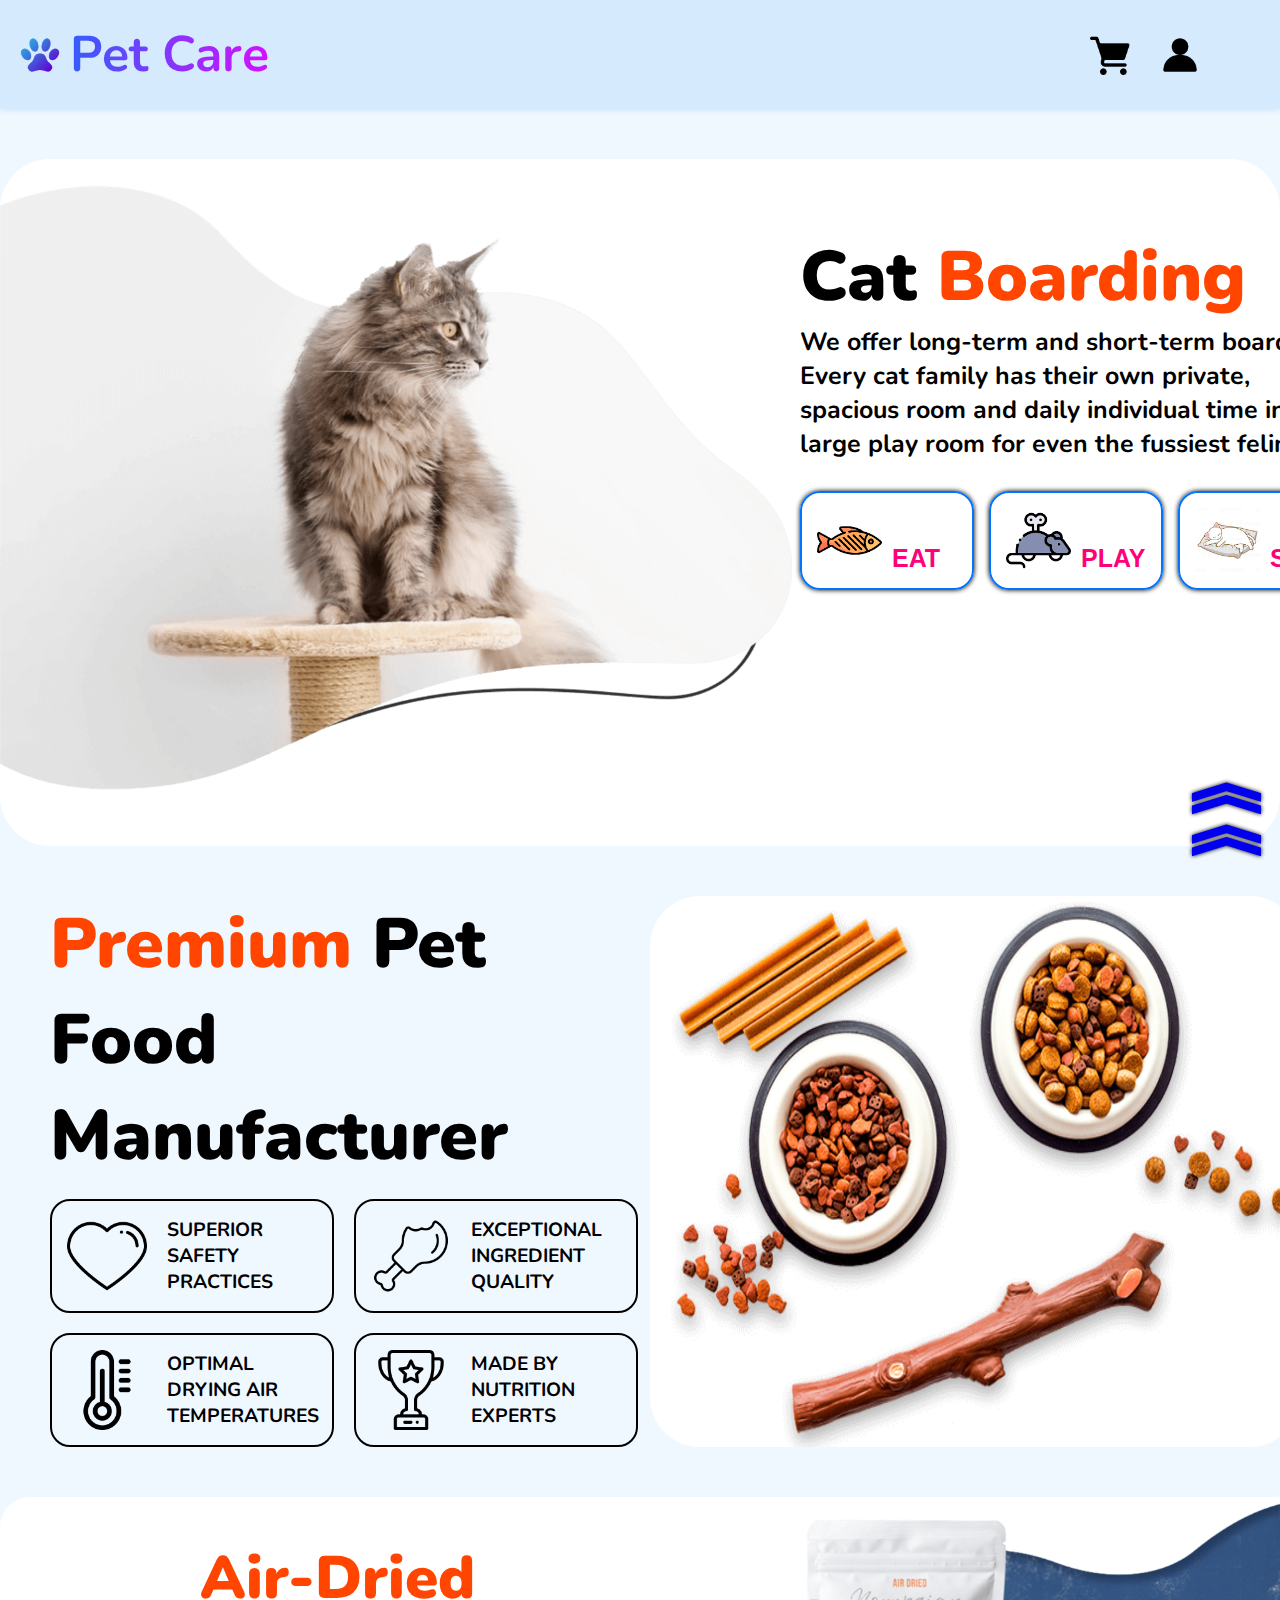
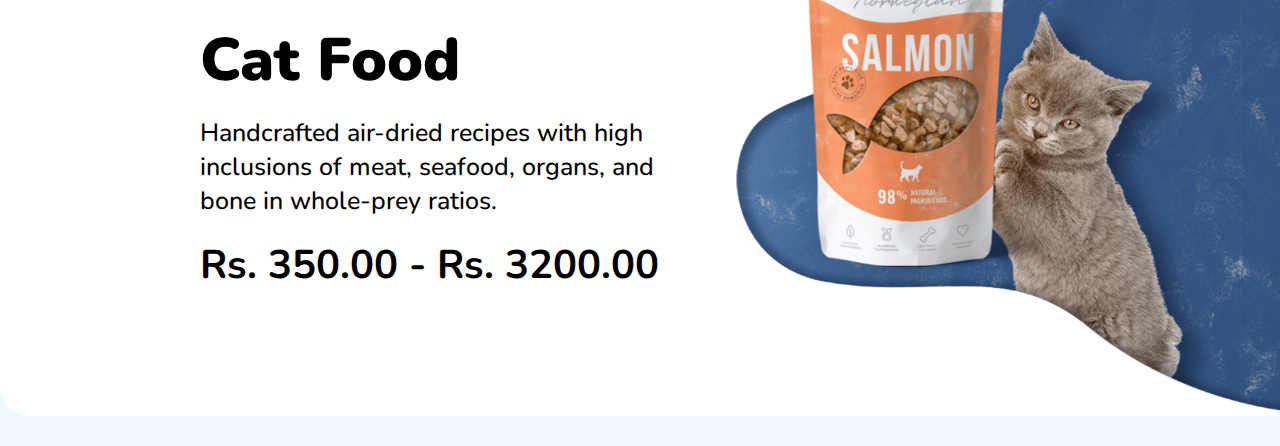
==== forCats.html @ 41bca455 "Additional pages" ====
<!DOCTYPE html>
<html lang="en">

<head>
    <meta charset="UTF-8">
    <meta name="viewport" content="width=device-width, initial-scale=1.0">
    <title>Pet-Care-Centre</title>
    <link rel="icon" href="./images/animal.png">
    <link rel="preconnect" href="https://fonts.googleapis.com">
    <link rel="preconnect" href="https://fonts.gstatic.com" crossorigin>
    <link
        href="https://fonts.googleapis.com/css2?family=Nunito:ital,wght@0,200..1000;1,200..1000&family=Poppins&display=swap"
        rel="stylesheet">
    <link rel="stylesheet" href="forCats.css">
    <link rel="stylesheet" href="style.css">
</head>

<body>
    <!-- Header -->
    <a href="#startover" class="startover">⟪⟪</a>
    <header class="header" id="startover">
        <div class="heading">
            <img src="./images/animal.png" width="40px" height="40px" alt="Foot print icon">
            <h1>Pet Care</h1>
        </div>
        <div class="options">
            <img class="menu" onclick="navigatorFun()" src="./images/menu.png" width="40px" height="40px"
                alt="menu icon">
            <img class="cart" src="./images/store.png" width="40px" height="40px" alt="store icon">
            <img class="user" onclick="signinFun()" src="./images/contact.png" width="40px" height="40px"
                alt="contact icon">
        </div>
    </header>

    <!-- Cat boarding -->

    <div class="catboarding" id="services">
        <img src="./images/hero_image_02.png" alt="cat image" class="catboardingimg" width="800px">
        <div class="catcontainer">
            <h2>Cat <span style="color: orangered;">Boarding</span></h2>
            <p>We offer long-term and short-term boarding. Every cat family has their own private, spacious room and
                daily individual time in our large play room for even the fussiest feline.</p>
            <div class="caticons">
                <div class="eat">
                    <img src="./images/fish.png" alt="Fish image" width="65px">
                    <p>EAT</p>
                </div>
                <div class="play">
                    <img src="./images/mouse.png" alt="Mouse image" width="65px">
                    <p>PLAY</p>
                </div>
                <div class="sleep">
                    <img src="./images/catsleep.jpg" alt="Sleep Bed image" width="65px">
                    <p>SLEEP</p>
                </div>
            </div>
        </div>
    </div>

    <!-- Shop section -->
    <div class="about" id="shop">
        <div class="aboutinfo">
            <p class="aboutheading"><span style="color: orangered;">Premium</span> Pet Food Manufacturer</p>
            <div class="infocontainer">
                <div class="infoitem">
                    <img src="./images/heart.png" alt="heart icon" width="80px">
                    <p>SUPERIOR SAFETY PRACTICES</p>
                </div>
                <div class="infoitem">
                    <img src="./images/leg-piece.png" alt="leg-piece icon" width="80px">
                    <p>EXCEPTIONAL INGREDIENT QUALITY</p>
                </div>
                <div class="infoitem">
                    <img src="./images/thermometer.png" alt="thermometer icon" width="80px">
                    <p>OPTIMAL DRYING AIR TEMPERATURES</p>
                </div>
                <div class="infoitem">
                    <img src="./images/trophy.png" alt="trophy icon" width="80px">
                    <p>MADE BY NUTRITION EXPERTS</p>
                </div>
            </div>
        </div>
        <img class="foodimg" src="./images/food.png" alt="food image" width="650px">
    </div>

    <!-- Cat food prices -->
    <div class="prices">
        <div class="price">
            <div class="priceinfo">
                <h1><span style="color: orangered">Air-Dried </span><br>Cat Food</h1>
                <p>Handcrafted air-dried recipes with high inclusions of meat, seafood, organs, and bone in whole-prey
                    ratios.</p>
                <h3 class="amount">Rs. 350.00 - Rs. 3200.00</h3>
            </div>
            <img src="./images/price22.png" alt="Dog Food price" width="650px">
        </div>
    </div>

</body>

</html>
---- style.css ----
* {
    margin: 0px;
    padding: 0px;
}

html {
    scroll-behavior: smooth;
    overflow-x: hidden;
}

body {
    background-color: aliceblue;
    font-family: "Nunito", sans-serif;
    font-optical-sizing: auto;
}

.no-scroll {
    overflow: hidden;
}

.startover {
    text-decoration: none;
    position: fixed;
    right: 10px;
    bottom: 30px;
    border: none;
    font-size: 75px;
    font-weight: 900;
    transform: rotate(90deg);
    z-index: 2000;
    text-shadow: 0px 0px 4px black;
    animation: blink0 2s infinite;
}

@keyframes blink0 {

    0%,
    100% {
        color: rgb(198, 4, 252);
    }

    50% {
        color: red;
    }
}

.startover:hover {
    animation: none;
    color: rgb(81, 255, 0);
}

/* Header section */

.header {
    width: 100vw;
    background-color: rgb(213, 234, 253);
    display: flex;
    justify-content: space-between;
    align-items: center;
    box-shadow: 0px 2px 5px rgb(202, 227, 249, 0.8);
    z-index: 1000;
}

.heading {
    display: flex;
    align-items: center;
    padding: 20px;
}

.heading h1 {
    margin-left: 10px;
    font-size: 50px;
    background: linear-gradient(90deg, rgba(50, 89, 252, 0.9818431522999825) 0%, rgba(211, 16, 255, 1) 99%);
    background-clip: text;
    -webkit-text-fill-color: transparent;
    transition: all 0.5s ease;
}

.heading h1:hover {
    transform: scale(1.1);
    text-decoration: underline;
}

.navigators {
    display: flex;
    justify-content: space-around;
    margin-left: -50px;
    width: 550px;
    font-size: 24px;
    font-weight: 700;
}

.navigators a {
    transition: all 0.3s ease;
    cursor: pointer;
    text-decoration: none;
}

.navigators a:hover {
    transform: scale(1.1);
    text-decoration: underline;
    color: rgb(0, 0, 255);
}

.navigators a.active {
    color: orangered;
}

.options {
    display: flex;
    align-items: center;
    margin-right: 50px;
}

.options img {
    margin-right: 30px;
    transition: all 0.3s ease;
    cursor: pointer;
}

.options img:hover {
    transform: scale(1.15);
    filter: contrast(0.4);
}

.menu {
    display: none;
}

/* User section */

.blurbackground {
    display: none;
    position: fixed;
    background-color: black;
    width: 100vw;
    height: 550px;
    opacity: 0.4;
    z-index: 1000;
}

.sendmessage,
.forget,
.signin,
.signup {
    width: 250px;
    background-color: white;
    border: none;
    border-radius: 20px;
    margin-top: 20px;
    padding: 20px;
    position: fixed;
    right: 50px;
    color: orangered;
    z-index: 1000;
}

.signin {
    display: none;
}

.signup {
    display: none;
}

.forget {
    display: none;
}

.sendmessage {
    display: none;
}

.forgetform h3,
.signupform h3,
.signinform h3 {
    margin-bottom: 15px;
    font-size: 30px;
}

.sendmessage p {
    text-align: center;
    color: black;
    font-size: 20px;
    font-weight: 500;
}

.name,
.email,
.phonenumber,
.password1,
.password2 {
    outline: none;
    font-size: 15px;
    width: 235px;
    padding: 10px;
    padding-left: 10px;
    margin-bottom: 10px;
    border: none;
    border-bottom: 2px solid black;
}

.name,
.email,
.phonenumber,
.password1,
.password2::placeholder {
    opacity: 0.6;
}

.remember {
    margin-top: 5px;
    margin-left: 5px;
    display: flex;
    cursor: pointer;
}

.remember input {
    transform: scale(1.5);
}

.remember p {
    margin-left: 10px;
    opacity: 0.8;
    color: black;
}

.remember p:hover {
    text-decoration: underline;
}

.send,
.done,
.submit {
    cursor: pointer;
    border: 2.5px solid black;
    margin: 15px;
    margin-left: 35px;
    width: 180px;
    padding: 8px;
    font-size: 18px;
    letter-spacing: 1px;
    border-radius: 0 15px 15px 15px;
}

.send:hover,
.done:hover,
.submit:hover {
    background-color: rgb(255, 145, 0);
    color: white;
}

.bottomline {
    display: flex;
    justify-content: space-between;
}

.forgetclick,
.signupclick {
    color: orangered;
}

.forgetclick:hover,
.signupclick:hover {
    color: rgb(255, 0, 68);
    text-decoration: underline;
    cursor: pointer;
}

/* Home */

.homepage img {
    position: absolute;
    left: -500px;
}

.hometitle {
    position: relative;
    font-size: 90px;
    font-weight: 900;
    top: 10px;
    left: 600px;
    text-shadow:
        -1px -1px 0 rgba(0, 179, 255, 0.359),
        1px -1px 0 rgba(0, 179, 255, 0.359),
        -1px 1px 0 rgba(0, 179, 255, 0.359),
        1px 1px 0 rgba(0, 179, 255, 0.359);
    display: inline;
}

.homeinfo {
    position: relative;
    display: inline;
    font-size: 40px;
    font-weight: 900;
    left: 860px;
    background: linear-gradient(90deg, rgba(148, 49, 176, 0.9818431522999825) 3%, rgba(18, 117, 156, 1) 100%, rgba(255, 16, 233, 1) 100%);
    background-clip: text;
    -webkit-text-fill-color: transparent;
}

.fordogs,
.forcats {
    cursor: pointer;
    position: relative;
    display: inline;
    border: 3px solid black;
    width: 250px;
    padding: 8px;
    font-size: 35px;
    letter-spacing: 1px;
    top: 65px;
    left: 800px;
    margin-left: 20px;
    border-radius: 0 15px 15px 15px;
}

.fordogs {
    animation: blink1 1.2s infinite;
}

.forcats {
    animation: blink2 1.2s infinite;

}

@keyframes blink1 {

    0%,
    100% {
        background-color: rgb(255, 145, 0);
        color: white;
    }

    50% {
        background-color: rgb(255, 187, 0);
        color: black;
    }
}

@keyframes blink2 {
    50% {
        background-color: rgb(255, 145, 0);
        color: white;
    }

    0%,
    100% {
        background-color: rgb(255, 187, 0);
        color: black;
    }
}

.fordogs:hover,
.forcats:hover {
    animation: none;
    background-color: orangered;
    color: white;
}

.food2 {
    position: relative;
    left: 850px;
    top: 75px;
    opacity: 0.8;
}

.homeend {
    padding-bottom: -150px;
}

/* About section */

.aboutus {
    text-align: center;
    align-items: center;
    display: flex;
    flex-direction: column;
    padding-bottom: 50px;
}

.aboutus h1 {
    font-size: 50px;
    font-weight: 800;
    font-family: cursive;
}

.aboutus p {
    width: 650px;
    font-size: 30px;
    font-weight: 500;
    padding-top: 20px;
}

.brline {
    width: 300px;
    border-bottom: 5px solid orangered;
    border-radius: 30px;
}

.cards {
    display: flex;
    flex-direction: row;
    justify-content: center;
    align-items: center;
    gap: 20px;
    padding-bottom: 50px;
}

.card {
    display: flex;
    flex-direction: column;
    align-items: center;
    border-radius: 20px;
    border: 2.5px solid black;
    transition: all 1s easy;
    width: 280px;
    height: 150px;
    padding: 20px;
    background-color: white;
}

.card h1 {
    font-size: 35px;
    font-weight: 800;
    color: orangered;
    text-decoration: underline;
    padding-bottom: 10px;
}

.card p {
    font-size: 20px;
    font-weight: 700;
}

#c1,
#c3 {
    animation: blink3 5s infinite;
}

#c2 {
    animation: blink4 5s infinite;
}

@keyframes blink3 {

    0%,
    100% {
        background-color: rgba(0, 0, 0, 0.6);
        color: white;
    }

    50% {
        background-color: white;
        color: black;
    }
}

@keyframes blink4 {
    50% {
        background-color: rgba(0, 0, 0, 0.6);
        color: white;
    }

    0%,
    100% {
        background-color: white;
        color: black;
    }
}

.card:hover {
    transform: scale(1.05);
    box-shadow: 0px 2px 5px black;
}

#c1:hover,
#c2:hover,
#c3:hover {
    animation: none;
}

.about {
    display: flex;
    flex-direction: row;
    padding-left: 50px;
    padding-right: 20px;
    padding-bottom: 50px;
    padding-top: 50px;
}

.aboutinfo {
    display: flex;
    flex-direction: column;
}

.infocontainer {
    padding-top: 15px;
    display: flex;
    flex-direction: row;
    flex-wrap: wrap;
    width: 600px;
    gap: 20px;
}

.infoitem {
    display: flex;
    flex-direction: row;
    width: 250px;
    border-radius: 20px;
    border: 2px solid black;
    padding: 15px;
    transition: all 0.3s ease;
    cursor: context-menu;
    align-items: center;
}

.infoitem:hover {
    background-color: white;
    box-shadow: 0px 1px 5px black;
    transform: scale(1.1);
    color: orangered;
}

.infoitem p {
    padding-left: 20px;
    font-size: larger;
    font-weight: 700;
}

.foodimg {
    border-radius: 50px;
}

.aboutheading {
    font-size: 70px;
    font-weight: 900;
}

/* Prices */
.price {
    background-color: white;
    border-radius: 30px;
    display: flex;
    flex-direction: row;
    margin-bottom: 30px;
}

.priceinfo {
    display: flex;
    flex-direction: column;
    padding-left: 200px;
}

.priceinfo h1 {
    font-size: 60px;
    font-weight: 900;
    padding-top: 40px;
}

.priceinfo p {
    padding-top: 15px;
    font-size: 25px;
    font-weight: 500;
    width: 500px;
}

.amount {
    font-weight: 700;
    font-size: 40px;
    padding-top: 20px;
}

.buy,
.buymore {
    cursor: pointer;
    border: 3px solid black;
    width: 250px;
    padding: 8px;
    font-size: 25px;
    letter-spacing: 1px;
    border-radius: 0 15px 15px 15px;
    margin-top: 30px;
    margin-left: 3px;
}

.buy {
    animation: blink1 1.2s infinite;
}

.buy:hover,
.buymore:hover {
    animation: none;
    background-color: orangered;
    color: white;
}

/* Cat Boarding */

.catboarding,
.dogkennels {
    margin-top: 50px;
    display: flex;
    flex-direction: row;
    padding-top: 20px;
    background-color: white;
    border-radius: 50px;
    padding-bottom: 50px;
}

.catcontainer,
.dogcontainer {
    padding-top: 50px;
    display: flex;
    flex-direction: column;
}

.catcontainer h2,
.dogcontainer h2 {
    font-size: 70px;
    font-weight: 900;
}

.catcontainer p,
.dogcontainer p {
    font-size: 25px;
    font-weight: 700;
}

.caticons,
.dogicons {
    display: flex;
    flex-direction: row;
    gap: 15px;
    padding-top: 30px;
}

.eat,
.play,
.sleep {
    display: flex;
    flex-direction: row;
    align-items: end;
    width: 140px;
    border-radius: 20px;
    border: 2px solid rgb(0, 115, 255);
    padding: 15px;
    gap: 10px;
    font-family: 'Gill Sans', 'Gill Sans MT', Calibri, 'Trebuchet MS', sans-serif;
    color: rgb(255, 0, 123);
    font-weight: 100;
    box-shadow: 0px 0px 5px black;
}

.booking,
.viewmore {
    cursor: pointer;
    border: 3px solid black;
    width: 250px;
    padding: 8px;
    font-size: 25px;
    letter-spacing: 1px;
    margin-left: 18px;
    border-radius: 15px;
    margin-top: 40px;
}

.booking {
    animation: blink1 1.2s infinite;
}

.booking:hover,
.viewmore:hover {
    animation: none;
    background-color: orangered;
    color: white;
}

/* Dog Kennels */

.dogkennels {
    padding-left: 20px;
}

.dogkennelsimg {
    margin-left: -20px;
}

/* Other Services */

.servicecontainer {
    margin-top: 50px;
    margin-bottom: 50px;
    display: flex;
    flex-direction: row;
    justify-content: center;
    gap: 25px;
}

.serviceitem {
    text-align: center;
    width: 300px;
    padding: 20px;
    border: 2px solid black;
    background-color: white;
    border-radius: 20px;
    box-shadow: 0px 2px 5px black;
    transition: all 1s ease;
}

.serviceitem:hover {
    transform: scale(1.1);
}

.serviceitem h1 {
    font-size: 45px;
    font-weight: 800;
}

.serviceitem p {
    font-size: 20px;
    font-weight: 600;
    padding: 20px;
}

#s1 {
    animation: expand1 4s infinite;
}

#s2 {
    animation: expand2 4s infinite;
}

#s3 {
    animation: expand1 4s infinite;
}

@keyframes expand1 {

    0%,
    100% {
        transform: scale(1.1);
    }

    50% {
        transform: scale(1);
    }
}

@keyframes expand2 {

    50% {
        transform: scale(1.1);
    }

    0%,
    100% {
        transform: scale(1);
    }
}

/* Plan */
.plans {
    display: flex;
    flex-direction: row;
    justify-content: space-around;
    margin-top: 100px;
    margin-bottom: 80px;
    padding-top: 45px;
    padding-bottom: 40px;
}

.planshead {
    display: flex;
    flex-direction: column;
    width: 400px;
    background-color: white;
    padding: 60px;
    border-radius: 50px;
}

.planshead h1 {
    font-size: 80px;
    font-weight: 900;
}

.planshead p {
    font-size: 25px;
    padding-left: 10px;
    font-weight: 700;
}

.planbook,
.planmore {
    cursor: pointer;
    border: 3px solid black;
    width: 250px;
    padding: 8px;
    font-size: 25px;
    letter-spacing: 1px;
    margin-left: 18px;
    border-radius: 15px;
    margin-top: 40px;
}

.planbook {
    animation: blink1 1.2s infinite;
}

.planmore:hover,
.planbook:hover {
    animation: none;
    background-color: orangered;
    color: white;
}

.planscontainer {
    display: flex;
    flex-direction: row;
    justify-content: space-around;
    align-items: center;
}

.plan1,
.preplan1,
.plan2,
.preplan2 {
    display: flex;
    flex-direction: column;
    border: 5px solid rgb(252, 160, 79);
    border-radius: 40px;
    padding: 15px;
    height: fit-content;
    align-items: center;
}

.preplan1,
.preplan2 {
    background-color: rgb(245, 237, 207);
    transform: scale(1.15);
    height: 500px;
    animation: expand1 3s infinite;
    z-index: 1;
    width: 175px;
}

.plan1,
.plan2 {
    height: 450px;
    width: 150px;
    background-color: rgb(241, 238, 227);
    animation: expand2 3s infinite;
}

.planscontainer h2 {
    font-size: 30px;
    font-weight: 800;
}

/* Contact */

.contactheading {
    display: flex;
    align-items: center;
    padding: 20px;
}

.contactheading h1 {
    margin-left: 10px;
    font-size: 50px;
    background: linear-gradient(90deg, rgba(50, 89, 252, 0.9818431522999825) 0%, rgba(211, 16, 255, 1) 99%);
    background-clip: text;
    -webkit-text-fill-color: transparent;
    transition: all 0.5s ease;
}

.contactheading h1:hover {
    transform: scale(1.1);
    text-decoration: underline;
}

.contacts {
    background-color: black;
    color: white;
    padding: 40px;
    border-top-left-radius: 50px;
    border-top-right-radius: 50px;
}

.contactbox {
    display: flex;
    flex-direction: row;
    justify-content: space-around;
    align-items: center;
}

.contacticons {
    padding-left: 80px;
    align-items: center;
}

.contacticons img {
    transition: all 0.5s ease;
    margin-right: 10px;
}

.contacticons img:hover {
    transform: scale(1.3);
}

.box2,
.box3 {
    font-weight: 800;
}

.box2 h1 {
    padding-left: 15px;
    padding-bottom: 2px;
    font-size: 40px;
    color: rgb(147, 244, 244);
}

.box3,
.box4 {
    text-align: center;
}

.box3 h1,
.box4 h1 {
    padding-bottom: 5px;
    font-size: 40px;
    color: rgb(147, 244, 244);
}

.box3 a {
    text-decoration: none;
    color: white;
}

.box3 a:hover {
    color: aqua;
}

.subscribemail {
    padding: 5px 0 5px 10px;
    font-size: large;
    border: none;
    border-radius: 20px;
    outline: none;
    font-weight: 700;
}

.subscribe {
    margin-top: 20px;
    padding: 8px 15px 8px 15px;
    font-size: 20px;
    font-weight: 700;
    border: none;
    border-radius: 50px;
    background-color: rgb(147, 244, 244);
    transition: all 0.3s ease;
}

.subscribe:hover {
    background-color: orangered;
    color: white;
}

@media screen and (max-width: 768px) {
    .menu {
        display: inline;
    }

    .navigators {
        display: none;
        position: relative;
        right: -85px;
        top: 150px;
        width: fit-content;
        padding: 20px;
        background-color: rgba(0, 255, 200, 0.975);
        z-index: 1000;
        border-radius: 20px;
    }

    .hometitle {
        font-size: 60px;
        top: 30px;
        left: 10px;
    }

    .homeinfo {
        font-size: 20px;
        font-weight: 900;
        top: 55px;
        left: 10px;
    }

    .fordogs,
    .forcats {
        top: 55px;
        left: 40px;
        font-size: 20px;
    }

    .homeend {
        margin-top: 100px;
    }

    .about {
        display: flex;
        flex-direction: column;
    }

    .aboutinfo {
        display: flex;
        flex-direction: column;
    }

    .infocontainer {
        display: flex;
        flex-direction: column;
        width: 300px;
        padding-left: 50px;
    }

    .infoitem {
        display: flex;
        flex-direction: row;
        align-items: center;
        width: 300px;
    }

    .infoitem p {
        padding-left: 20px;
        font-size: larger;
        font-weight: 700;
    }

    .foodimg {
        width: 450px;
        padding-top: 20px;
    }

    .aboutheading {
        font-size: 50px;
        font-weight: 900;
    }
}
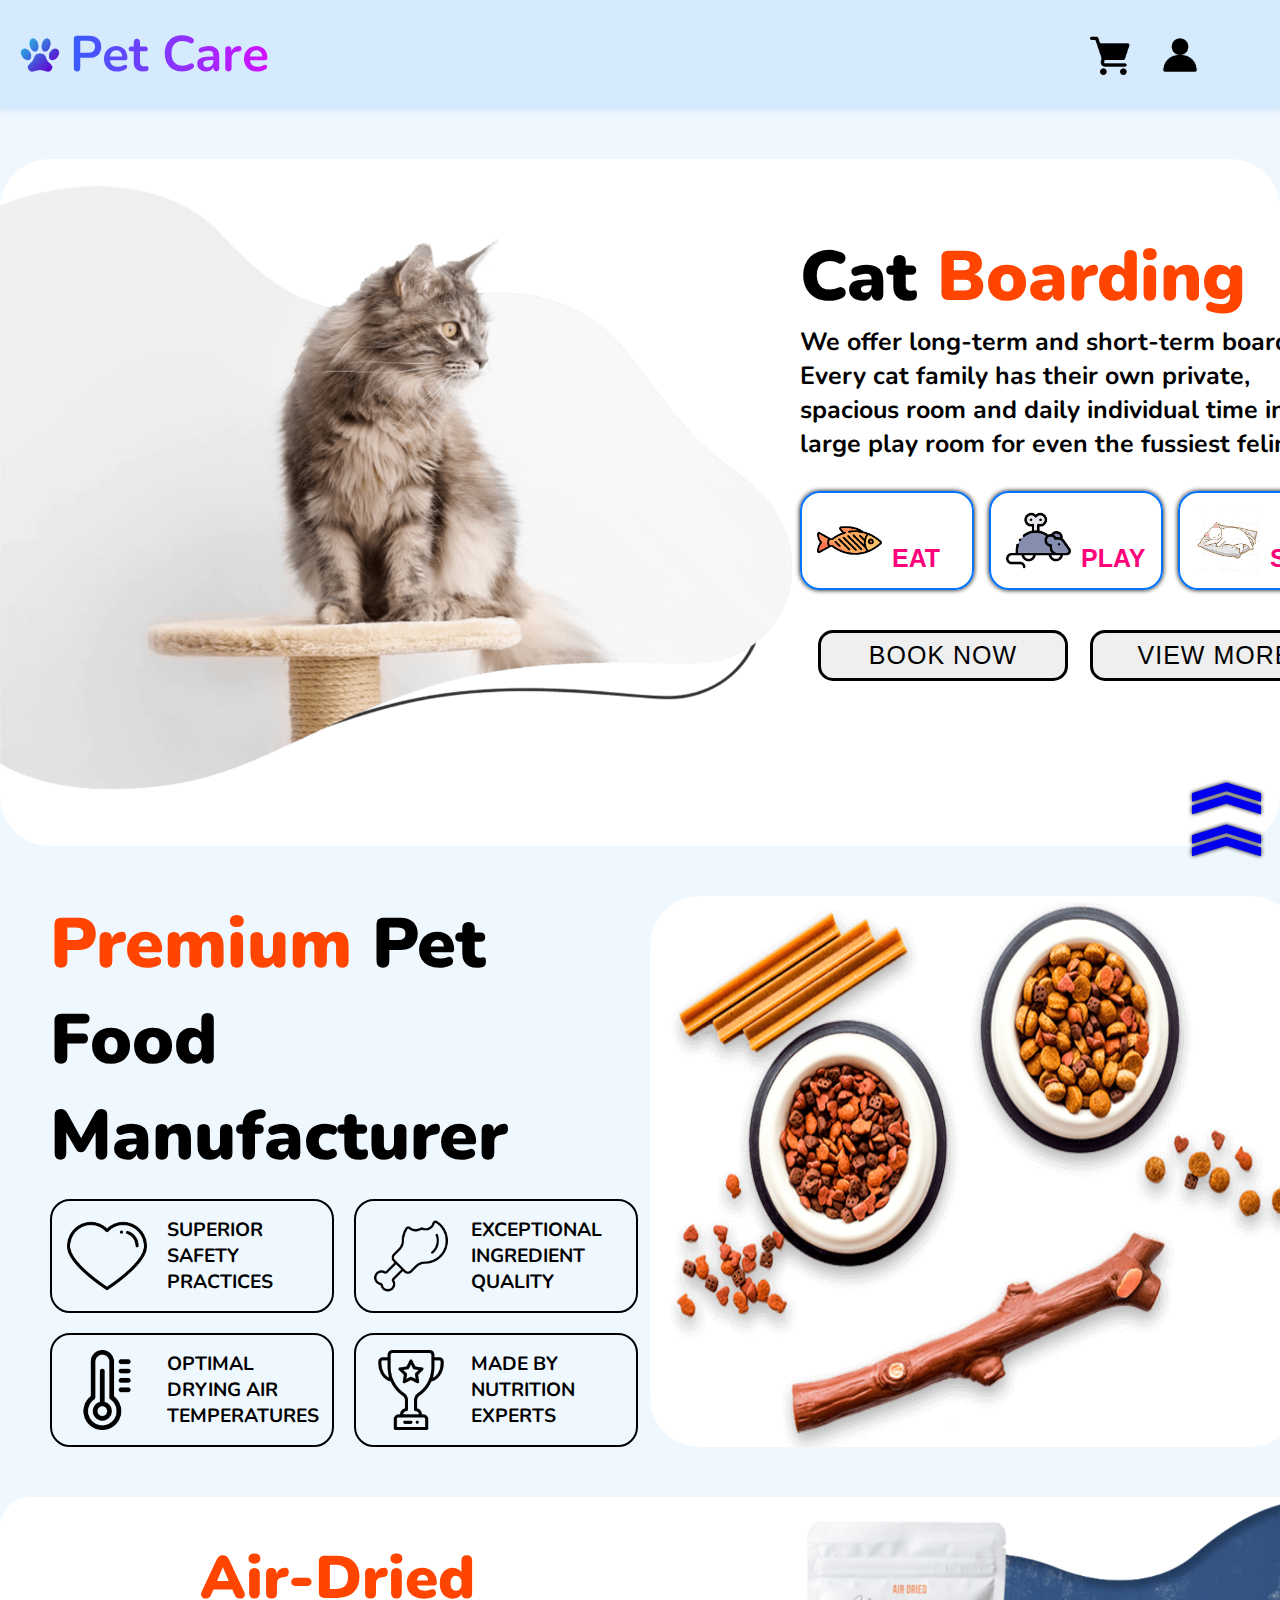
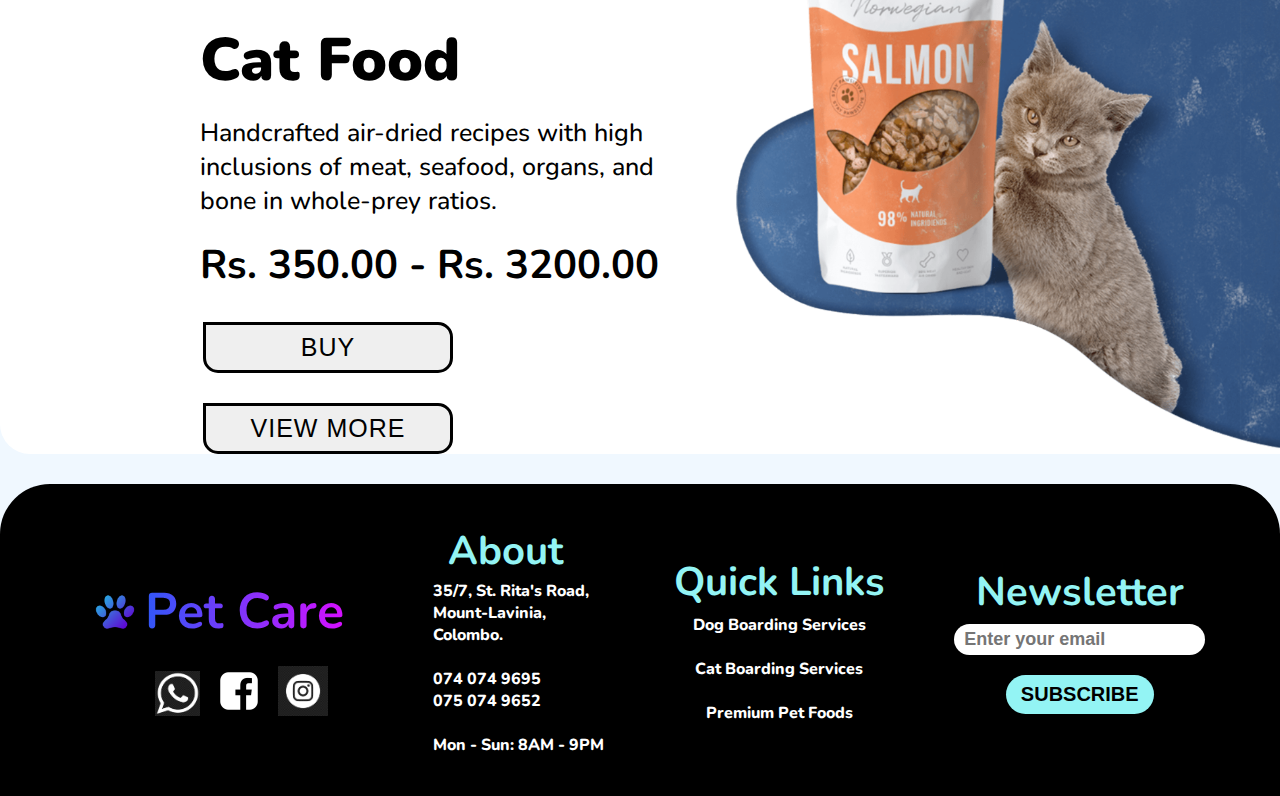
==== commit bc8fb898: "update pages" ====
--- a/forCats.html
+++ b/forCats.html
@@ -33,7 +33,6 @@
     </header>
 
     <!-- Cat boarding -->
-
     <div class="catboarding" id="services">
         <img src="./images/hero_image_02.png" alt="cat image" class="catboardingimg" width="800px">
         <div class="catcontainer">
@@ -53,6 +52,10 @@
                     <img src="./images/catsleep.jpg" alt="Sleep Bed image" width="65px">
                     <p>SLEEP</p>
                 </div>
+            </div>
+            <div class="catbutton">
+                <button class="booking">BOOK NOW</button>
+                <button class="viewmore">VIEW MORE</button>
             </div>
         </div>
     </div>
@@ -91,11 +94,56 @@
                 <p>Handcrafted air-dried recipes with high inclusions of meat, seafood, organs, and bone in whole-prey
                     ratios.</p>
                 <h3 class="amount">Rs. 350.00 - Rs. 3200.00</h3>
+                <div>
+                    <button class="buy">BUY</button>
+                    <button class="buymore">VIEW MORE</button>
+                </div>
             </div>
             <img src="./images/price22.png" alt="Dog Food price" width="650px">
         </div>
     </div>
 
+    <!-- Contact -->
+    <div class="contacts" id="contact">
+        <div class="contactbox">
+            <div class="box1">
+                <div class="contactheading">
+                    <img src="./images/animal.png" width="40px" height="40px" alt="Foot print icon">
+                    <h1>Pet Care</h1>
+                </div>
+                <div class="contacticons">
+                    <img src="./images/whatsapp.png" alt="Whatsapp image" width="45px">
+                    <img src="./images/facebook.png" alt="Facebook image" width="50px">
+                    <img src="./images/insta.png" alt="Instagram image" width="50px">
+                </div>
+            </div>
+            <div class="box2">
+                <h1>About</h1>
+                <p>35/7, St. Rita's Road,<br>Mount-Lavinia,<br>Colombo.</p>
+                <br>
+                <p>074 074 9695</p>
+                <p>075 074 9652</p>
+                <br>
+                <p>Mon - Sun: 8AM - 9PM</p>
+            </div>
+            <div class="box3">
+                <h1>Quick Links</h1>
+                <a href="#dogservices">Dog Boarding Services</a>
+                <br>
+                <br>
+                <a href="#services">Cat Boarding Services</a>
+                <br>
+                <br>
+                <a href="#shop">Premium Pet Foods</a>
+            </div>
+            <div class="box4">
+                <h1>Newsletter</h1>
+                <input type="text" placeholder="Enter your email" class="subscribemail">
+                <br>
+                <button class="subscribe">SUBSCRIBE</button>
+            </div>
+        </div>
+    </div>
 </body>
 
 </html>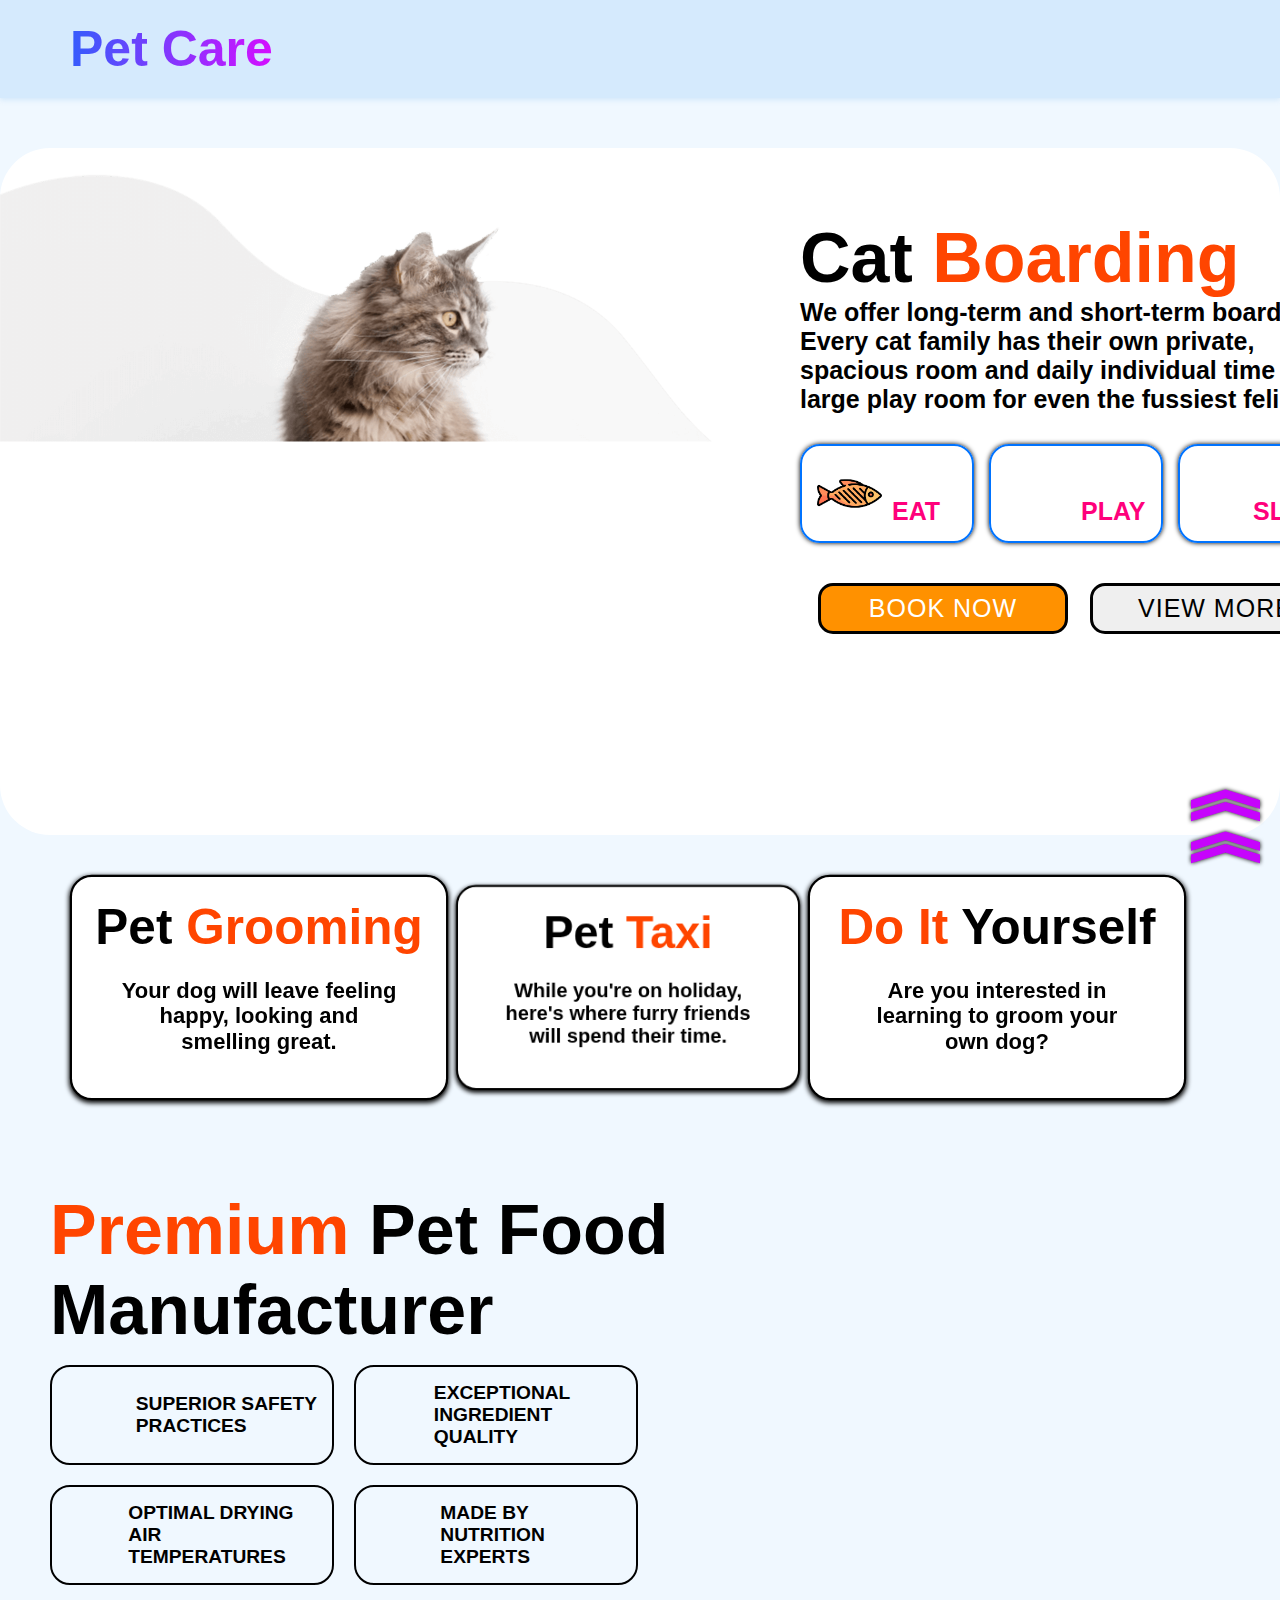
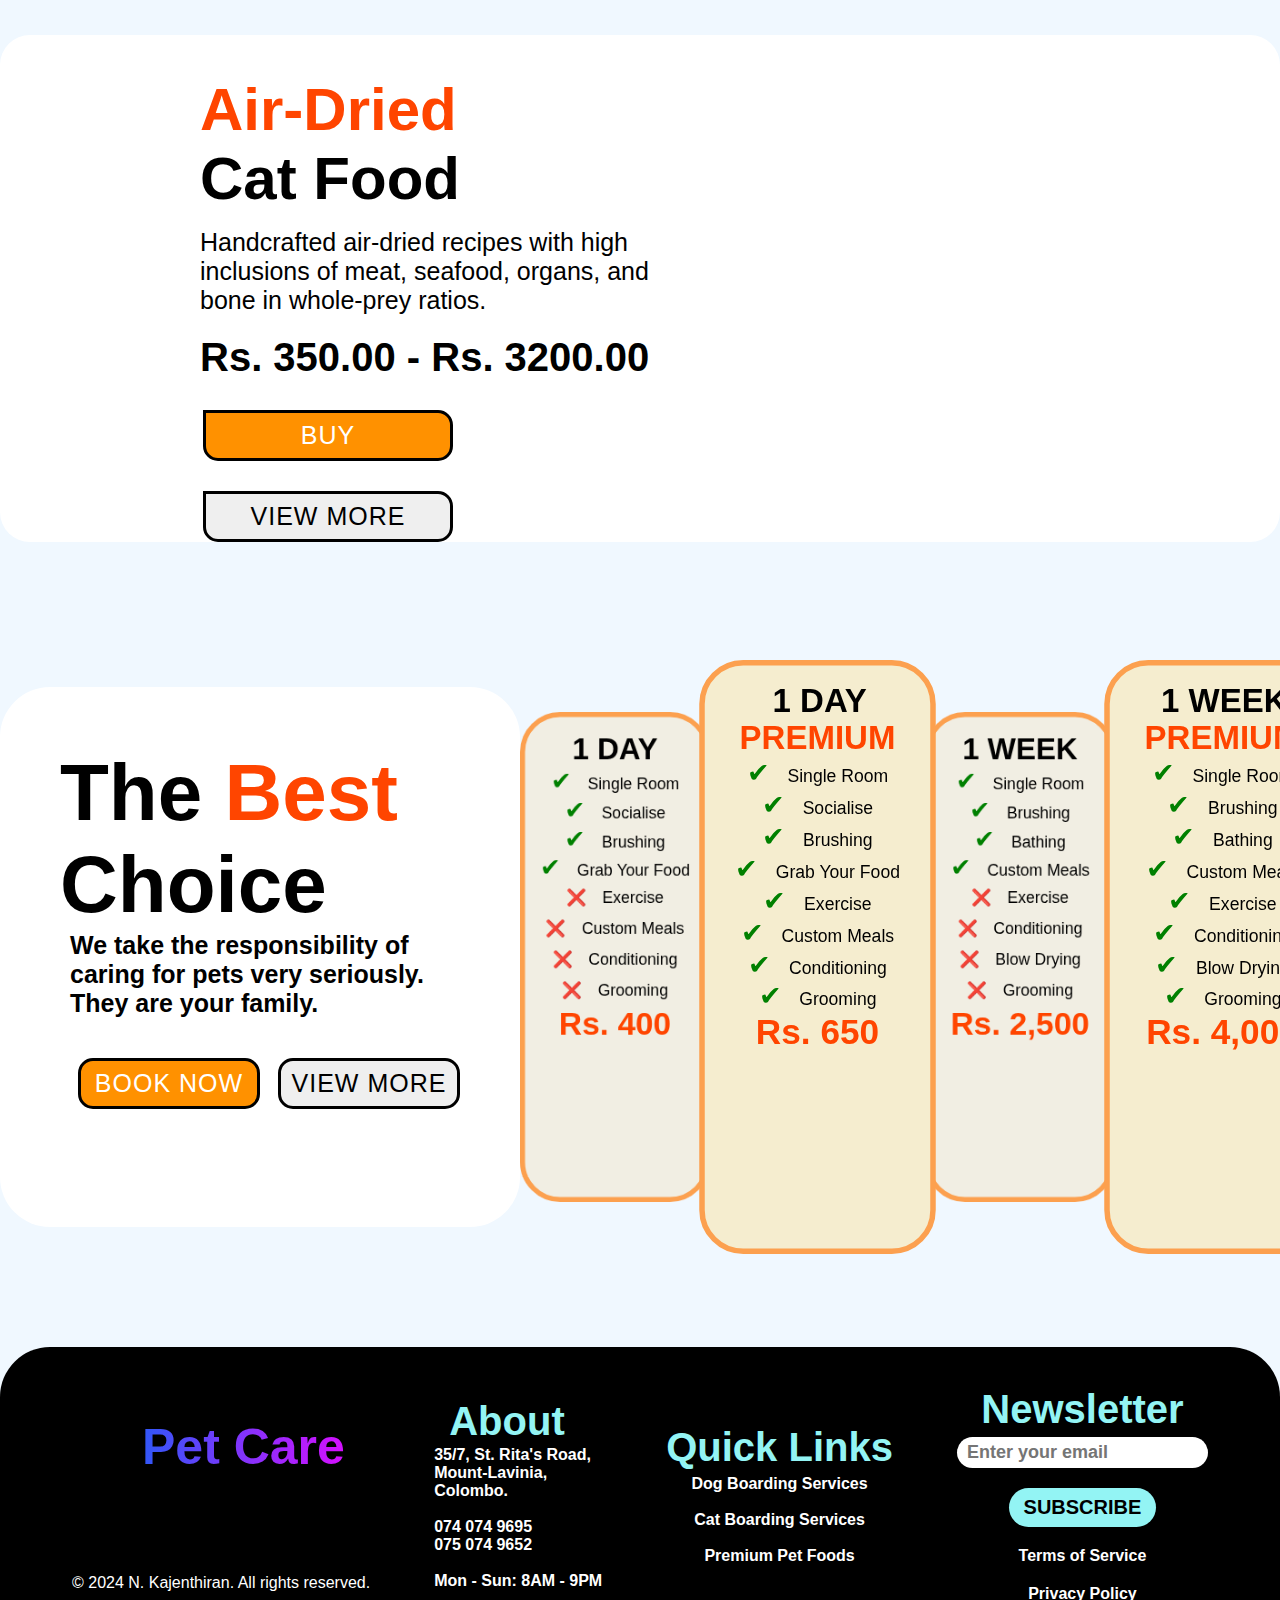
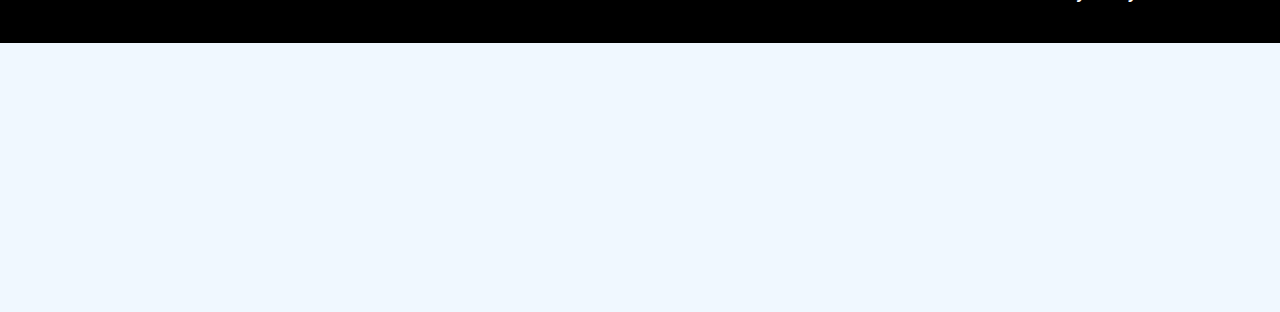
==== commit 6123e2cd: "update forPlans" ====
--- a/forCats.html
+++ b/forCats.html
@@ -4,7 +4,7 @@
 <head>
     <meta charset="UTF-8">
     <meta name="viewport" content="width=device-width, initial-scale=1.0">
-    <title>Pet-Care-Centre</title>
+    <title>Pet-Care-Centre Cats</title>
     <link rel="icon" href="./images/animal.png">
     <link rel="preconnect" href="https://fonts.googleapis.com">
     <link rel="preconnect" href="https://fonts.gstatic.com" crossorigin>
@@ -60,6 +60,23 @@
         </div>
     </div>
 
+    <!-- Other Services -->
+    <div class="servicecontainer">
+        <div class="serviceitem" id="s1">
+            <h1>Pet <span style="color: orangered;">Grooming</span></h1>
+            <p>Your dog will leave feeling happy, looking and smelling great.</p>
+        </div>
+        <div class="serviceitem" id="s2">
+            <h1>Pet <span style="color: orangered;">Taxi</span></h1>
+            <p>While you're on holiday, here's where furry friends will spend their time.</p>
+        </div>
+        <div class="serviceitem" id="s3">
+            <h1><span style="color: orangered;">Do It </span>Yourself</h1>
+            <p>Are you interested in learning to groom your own dog?</p>
+        </div>
+        </p>
+    </div>
+
     <!-- Shop section -->
     <div class="about" id="shop">
         <div class="aboutinfo">
@@ -103,6 +120,72 @@
         </div>
     </div>
 
+    <!-- Plan -->
+    <div class="plans" id="plans">
+        <div class="planshead">
+            <h1>The <span style="color: orangered;">Best</span><br> Choice</h1>
+            <p>We take the responsibility of caring for pets very seriously. They are your family.</p>
+            <div style="display: flex;">
+                <button class="planbook">BOOK NOW</button>
+                <button class="planmore">VIEW MORE</button>
+            </div>
+        </div>
+        <div class="planscontainer">
+            <div class="plan1">
+                <h2>1 DAY</h2>
+                <img src="./images/dogfood1.png" alt="Dog food image" width="100px">
+                <p><span style="color: green; font-size:25px">&#10004;</span>&emsp;Single Room</p>
+                <p><span style="color: green; font-size:25px">&#10004;</span>&emsp;Socialise</p>
+                <p><span style="color: green; font-size:25px">&#10004;</span>&emsp;Brushing</p>
+                <p><span style="color: green; font-size:25px">&#10004;</span>&emsp;Grab Your Food</p>
+                <p style="margin: 6px 0;">&#10060;&emsp;Exercise</p>
+                <p style="margin: 6px 0;">&#10060;&emsp;Custom Meals</p>
+                <p style="margin: 6px 0;">&#10060;&emsp;Conditioning</p>
+                <p style="margin: 6px 0;">&#10060;&emsp;Grooming</p>
+                <h1 style="color: orangered;">Rs. 400</h1>
+            </div>
+            <div class="preplan1">
+                <h2>&emsp;1 DAY <br><span style="color: orangered;">PREMIUM</span></h2>
+                <img src="./images/leg-piece.png" alt="Dog food image" width="100px">
+                <p><span style="color: green; font-size:25px">&#10004;</span>&emsp;Single Room</p>
+                <p><span style="color: green; font-size:25px">&#10004;</span>&emsp;Socialise</p>
+                <p><span style="color: green; font-size:25px">&#10004;</span>&emsp;Brushing</p>
+                <p><span style="color: green; font-size:25px">&#10004;</span>&emsp;Grab Your Food</p>
+                <p><span style="color: green; font-size:25px">&#10004;</span>&emsp;Exercise</p>
+                <p><span style="color: green; font-size:25px">&#10004;</span>&emsp;Custom Meals</p>
+                <p><span style="color: green; font-size:25px">&#10004;</span>&emsp;Conditioning</p>
+                <p><span style="color: green; font-size:25px">&#10004;</span>&emsp;Grooming</p>
+                <h1 style="color: orangered;">Rs. 650</h1>
+            </div>
+            <div class="plan2">
+                <h2>1 WEEK</h2>
+                <img src="./images/dogsleep11.png" alt="Dog food image" width="100px">
+                <p><span style="color: green; font-size:25px">&#10004;</span>&emsp;Single Room</p>
+                <p><span style="color: green; font-size:25px">&#10004;</span>&emsp;Brushing</p>
+                <p><span style="color: green; font-size:25px">&#10004;</span>&emsp;Bathing</p>
+                <p><span style="color: green; font-size:25px">&#10004;</span>&emsp;Custom Meals</p>
+                <p style="margin: 6px 0;">&#10060;&emsp;Exercise</p>
+                <p style="margin: 6px 0;">&#10060;&emsp;Conditioning</p>
+                <p style="margin: 6px 0;">&#10060;&emsp;Blow Drying</p>
+                <p style="margin: 6px 0;">&#10060;&emsp;Grooming</p>
+                <h1 style="color: orangered;">Rs. 2,500</h1>
+            </div>
+            <div class="preplan2">
+                <h2>&ensp;1 WEEK <br><span style="color: orangered;">PREMIUM</span></h2>
+                <img src="./images/house1.png" alt="Dog food image" width="100px">
+                <p><span style="color: green; font-size:25px">&#10004;</span>&emsp;Single Room</p>
+                <p><span style="color: green; font-size:25px">&#10004;</span>&emsp;Brushing</p>
+                <p><span style="color: green; font-size:25px">&#10004;</span>&emsp;Bathing</p>
+                <p><span style="color: green; font-size:25px">&#10004;</span>&emsp;Custom Meals</p>
+                <p><span style="color: green; font-size:25px">&#10004;</span>&emsp;Exercise</p>
+                <p><span style="color: green; font-size:25px">&#10004;</span>&emsp;Conditioning</p>
+                <p><span style="color: green; font-size:25px">&#10004;</span>&emsp;Blow Drying</p>
+                <p><span style="color: green; font-size:25px">&#10004;</span>&emsp;Grooming</p>
+                <h1 style="color: orangered;">Rs. 4,000</h1>
+            </div>
+        </div>
+    </div>
+
     <!-- Contact -->
     <div class="contacts" id="contact">
         <div class="contactbox">
@@ -116,6 +199,9 @@
                     <img src="./images/facebook.png" alt="Facebook image" width="50px">
                     <img src="./images/insta.png" alt="Instagram image" width="50px">
                 </div>
+                <div class="terms">
+                    <p>© 2024 N. Kajenthiran. All rights reserved.</p>
+                </div>
             </div>
             <div class="box2">
                 <h1>About</h1>
@@ -140,10 +226,14 @@
                 <h1>Newsletter</h1>
                 <input type="text" placeholder="Enter your email" class="subscribemail">
                 <br>
-                <button class="subscribe">SUBSCRIBE</button>
-            </div>
-        </div>
-    </div>
+                <button class="subscribe" onclick="clearInput()">SUBSCRIBE</button>
+                <p>Terms of Service</p>
+                <p>Privacy Policy</p>
+            </div>
+        </div>
+    </div>
+
+    <script src="script.js"></script>
 </body>
 
 </html>--- a/style.css
+++ b/style.css
@@ -16,7 +16,14 @@
 
 .no-scroll {
     overflow: hidden;
-}
+    height: 100%;
+}
+
+html.no-scroll {
+    overflow: hidden;
+}
+
+/* Start-over */
 
 .startover {
     text-decoration: none;
@@ -85,7 +92,7 @@
     display: flex;
     justify-content: space-around;
     margin-left: -50px;
-    width: 550px;
+    width: 650px;
     font-size: 24px;
     font-weight: 700;
 }
@@ -480,6 +487,8 @@
     animation: none;
 }
 
+/* Shop section */
+
 .about {
     display: flex;
     flex-direction: row;
@@ -537,7 +546,7 @@
     font-weight: 900;
 }
 
-/* Prices */
+/* Price section */
 .price {
     background-color: white;
     border-radius: 30px;
@@ -760,6 +769,7 @@
 }
 
 /* Plan */
+
 .plans {
     display: flex;
     flex-direction: row;
@@ -902,10 +912,16 @@
 .contacticons img {
     transition: all 0.5s ease;
     margin-right: 10px;
+    cursor: pointer;
 }
 
 .contacticons img:hover {
     transform: scale(1.3);
+}
+
+.terms {
+    margin-top: 60px;
+    text-align: center;
 }
 
 .box2,
@@ -959,12 +975,25 @@
     border-radius: 50px;
     background-color: rgb(147, 244, 244);
     transition: all 0.3s ease;
+    cursor: pointer;
 }
 
 .subscribe:hover {
     background-color: orangered;
     color: white;
 }
+
+.box4 p {
+    margin-top: 20px;
+    font-weight: 700;
+    cursor: pointer;
+}
+
+.box4 p:hover {
+    text-decoration: underline;
+}
+
+/* Media query */
 
 @media screen and (max-width: 768px) {
     .menu {
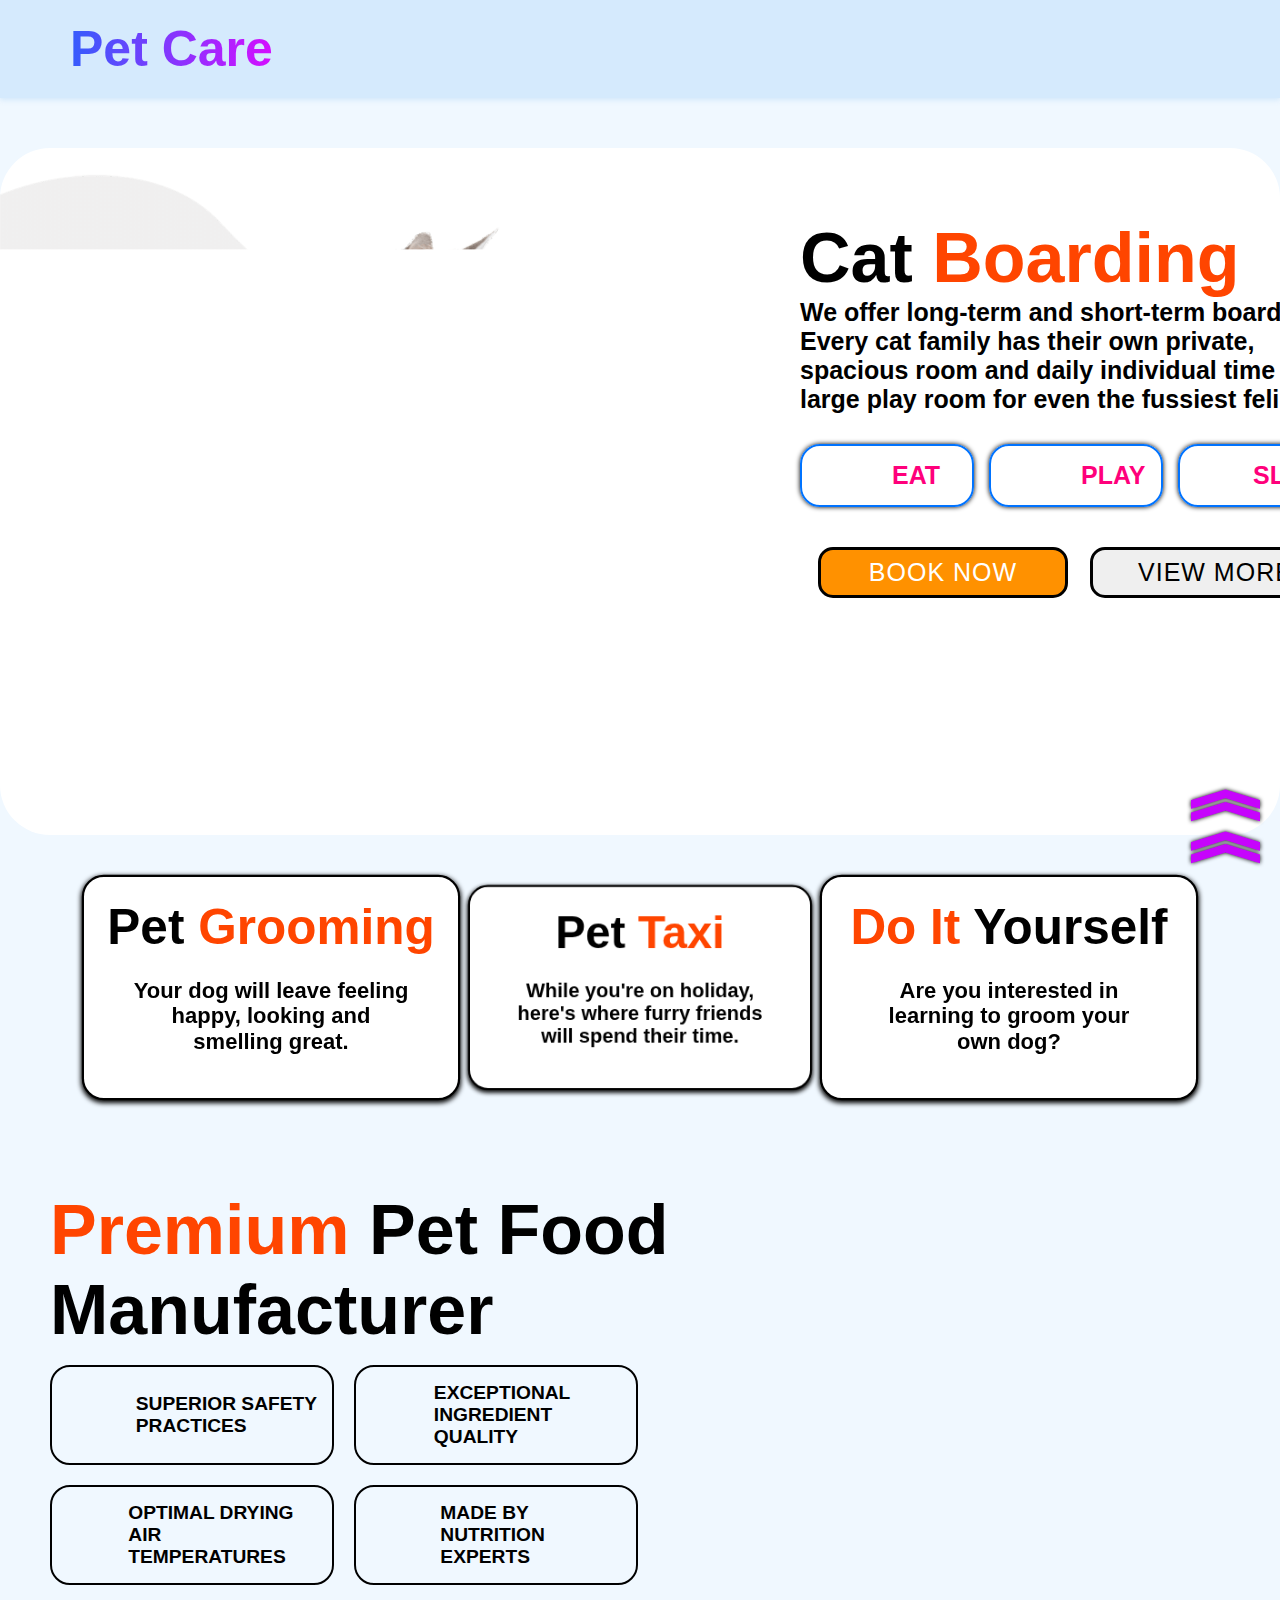
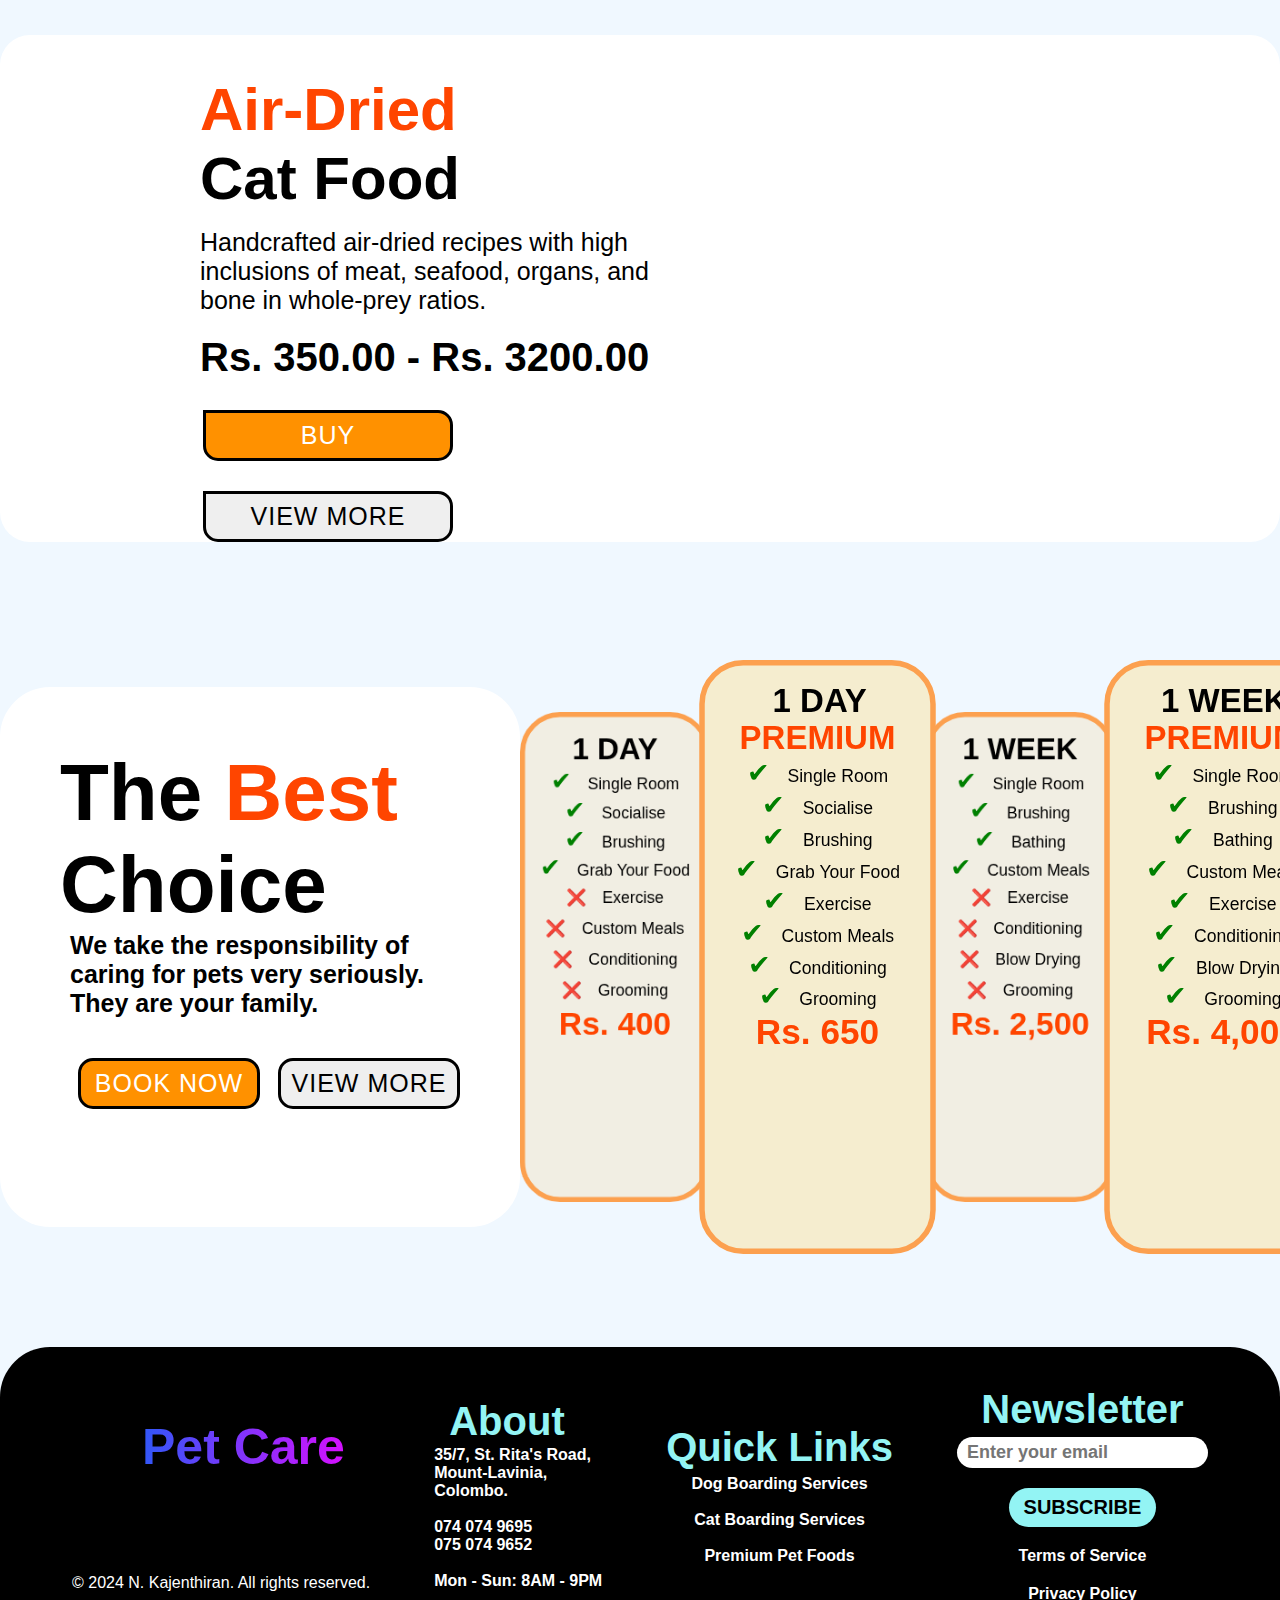
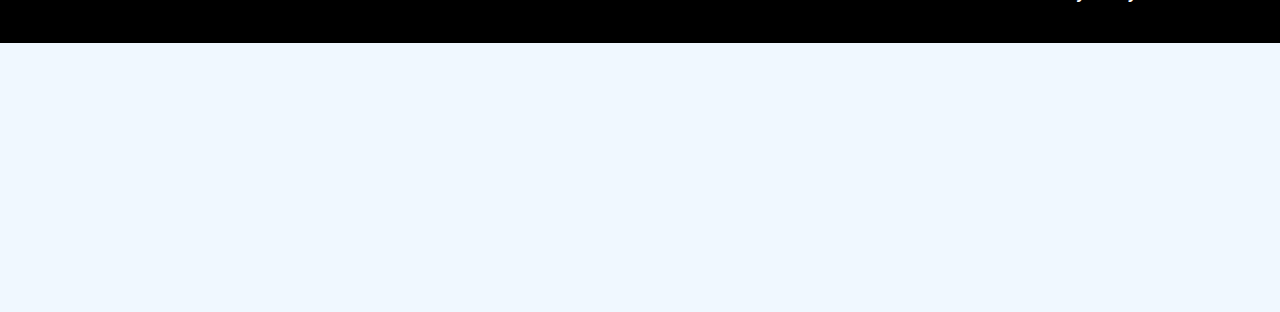
==== commit 9fa5d854: "media query" ====
--- a/forCats.html
+++ b/forCats.html
@@ -74,7 +74,6 @@
             <h1><span style="color: orangered;">Do It </span>Yourself</h1>
             <p>Are you interested in learning to groom your own dog?</p>
         </div>
-        </p>
     </div>
 
     <!-- Shop section -->
--- a/style.css
+++ b/style.css
@@ -993,6 +993,313 @@
     text-decoration: underline;
 }
 
+
+/* Mobile (small screens) */
+@media (max-width: 600px) {
+    /* General */
+    body {
+        font-size: 14px;
+    }
+    
+    /* Header section */
+    .header {
+        flex-direction: column;
+        padding: 20px;
+    }
+
+    .heading h1 {
+        font-size: 30px;
+        text-align: center;
+    }
+
+    .navigators {
+        width: 100%;
+        flex-direction: column;
+        align-items: center;
+        margin-left: 0;
+    }
+
+    .navigators a {
+        font-size: 20px;
+    }
+
+    .options img {
+        margin-right: 10px;
+    }
+
+    /* User section */
+    .signin,
+    .signup,
+    .forget {
+        width: 220px;
+        right: 20px;
+    }
+
+    .homepage img {
+        left: -300px;
+        width: 70%;
+    }
+
+    .hometitle {
+        font-size: 50px;
+        left: 20px;
+    }
+
+    .homeinfo {
+        font-size: 30px;
+        left: 20px;
+    }
+
+    .fordogs,
+    .forcats {
+        width: 200px;
+        font-size: 25px;
+    }
+
+    .food2 {
+        left: 30px;
+        top: 90px;
+    }
+
+    .aboutus h1 {
+        font-size: 35px;
+    }
+
+    .aboutus p {
+        font-size: 20px;
+    }
+
+    /* About section */
+    .cards {
+        flex-direction: column;
+        align-items: center;
+    }
+
+    .card {
+        width: 90%;
+        margin-bottom: 20px;
+    }
+
+    .card h1 {
+        font-size: 25px;
+    }
+
+    .card p {
+        font-size: 15px;
+    }
+
+    .price {
+        flex-direction: column;
+        align-items: center;
+    }
+
+    .priceinfo h1 {
+        font-size: 40px;
+    }
+
+    .priceinfo p {
+        font-size: 20px;
+    }
+
+    .amount {
+        font-size: 30px;
+    }
+
+    .buy,
+    .buymore {
+        width: 220px;
+        font-size: 20px;
+    }
+
+    /* Cat Boarding and Dog Kennels */
+    .catboarding,
+    .dogkennels {
+        flex-direction: column;
+        padding-top: 20px;
+        padding-bottom: 20px;
+    }
+
+    .catcontainer h2,
+    .dogcontainer h2 {
+        font-size: 50px;
+    }
+
+    .catcontainer p,
+    .dogcontainer p {
+        font-size: 18px;
+    }
+
+    .caticons,
+    .dogicons {
+        flex-direction: column;
+        align-items: center;
+    }
+
+    .eat,
+    .play,
+    .sleep {
+        width: 100%;
+        justify-content: center;
+        font-size: 18px;
+    }
+
+    .booking,
+    .viewmore {
+        width: 220px;
+        font-size: 20px;
+    }
+}
+
+/* Tablets (medium screens) */
+@media (max-width: 900px) {
+    /* General */
+    body {
+        font-size: 16px;
+    }
+
+    /* Header section */
+    .header {
+        padding: 20px;
+    }
+
+    .heading h1 {
+        font-size: 40px;
+        text-align: center;
+    }
+
+    .navigators {
+        width: 100%;
+        flex-direction: row;
+        justify-content: center;
+        margin-left: 0;
+    }
+
+    .navigators a {
+        font-size: 22px;
+    }
+
+    .options img {
+        margin-right: 20px;
+    }
+
+    /* User section */
+    .signin,
+    .signup,
+    .forget {
+        width: 250px;
+        right: 50px;
+    }
+
+    .homepage img {
+        left: -400px;
+        width: 80%;
+    }
+
+    .hometitle {
+        font-size: 70px;
+        left: 20px;
+    }
+
+    .homeinfo {
+        font-size: 35px;
+        left: 20px;
+    }
+
+    .fordogs,
+    .forcats {
+        width: 230px;
+        font-size: 30px;
+    }
+
+    .food2 {
+        left: 40px;
+        top: 80px;
+    }
+
+    .aboutus h1 {
+        font-size: 40px;
+    }
+
+    .aboutus p {
+        font-size: 25px;
+    }
+
+    /* About section */
+    .cards {
+        flex-direction: row;
+        justify-content: space-between;
+    }
+
+    .card {
+        width: 45%;
+    }
+
+    .card h1 {
+        font-size: 30px;
+    }
+
+    .card p {
+        font-size: 18px;
+    }
+
+    .price {
+        flex-direction: row;
+        justify-content: space-between;
+    }
+
+    .priceinfo h1 {
+        font-size: 50px;
+    }
+
+    .priceinfo p {
+        font-size: 25px;
+    }
+
+    .amount {
+        font-size: 35px;
+    }
+
+    .buy,
+    .buymore {
+        width: 230px;
+        font-size: 22px;
+    }
+
+    /* Cat Boarding and Dog Kennels */
+    .catboarding,
+    .dogkennels {
+        flex-direction: row;
+        justify-content: space-between;
+    }
+
+    .catcontainer h2,
+    .dogcontainer h2 {
+        font-size: 60px;
+    }
+
+    .catcontainer p,
+    .dogcontainer p {
+        font-size: 22px;
+    }
+
+    .caticons,
+    .dogicons {
+        flex-direction: row;
+    }
+
+    .eat,
+    .play,
+    .sleep {
+        width: 120px;
+    }
+
+    .booking,
+    .viewmore {
+        width: 230px;
+        font-size: 22px;
+    }
+}
+
 /* Media query */
 
 @media screen and (max-width: 768px) {
@@ -1075,4 +1382,4 @@
         font-size: 50px;
         font-weight: 900;
     }
-}+}
